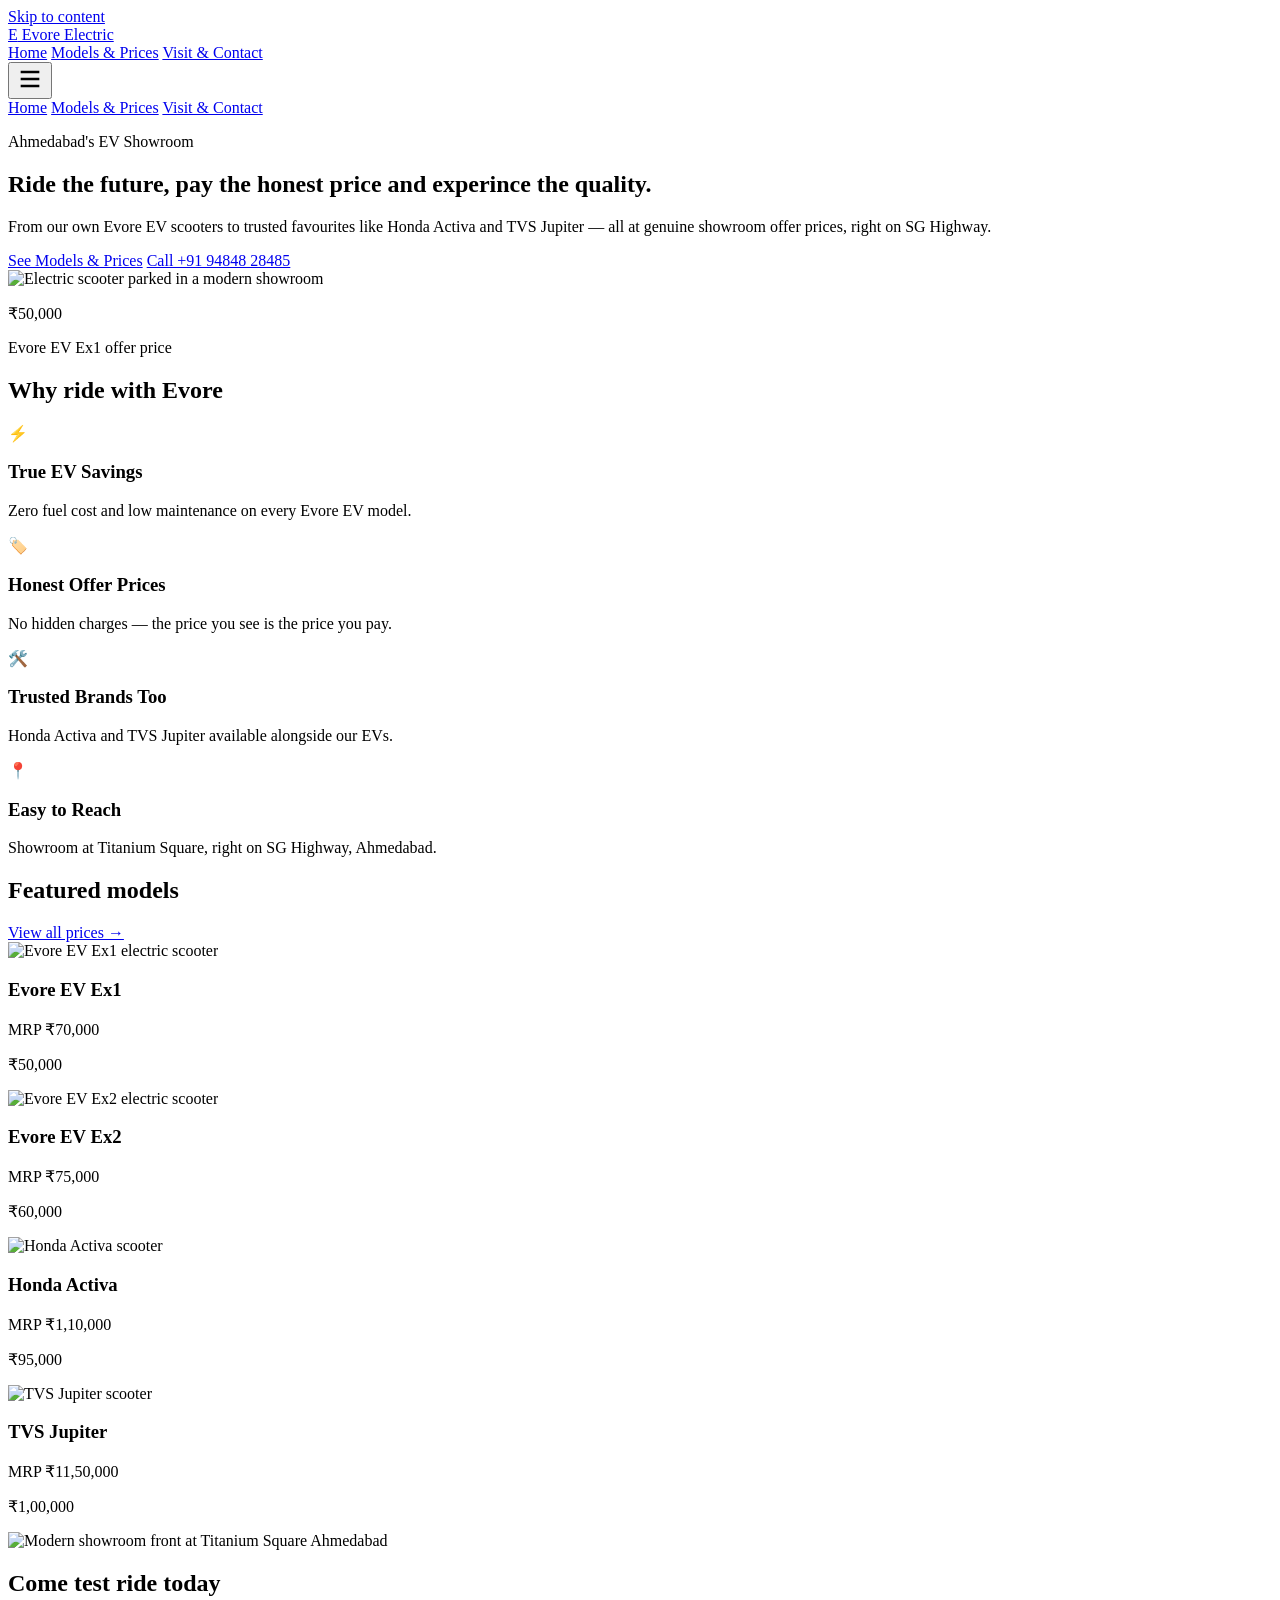
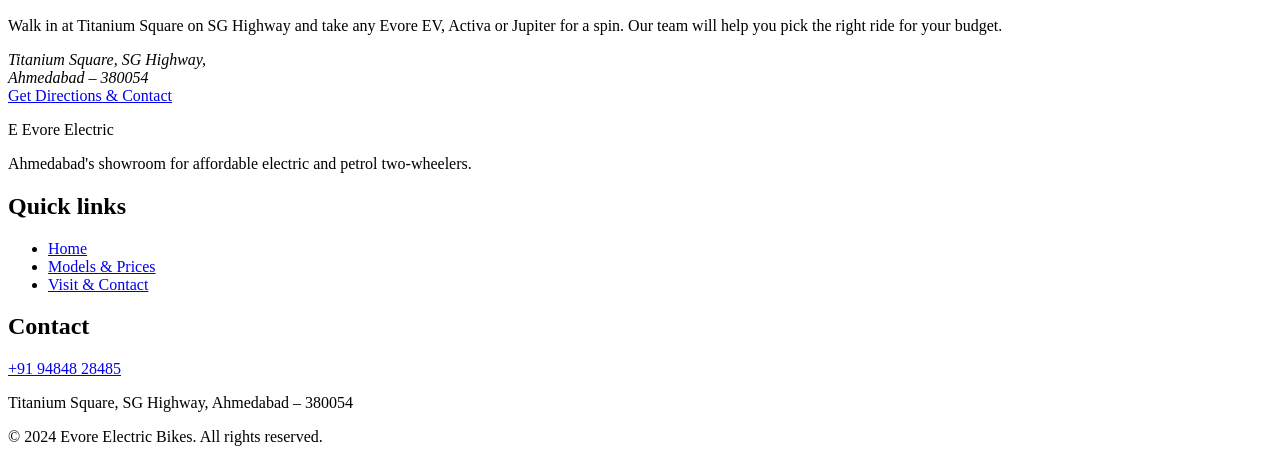
==== index.html @ ad949baf "Edited on the page (1 change)" ====
<!DOCTYPE html>
<html lang="en">
<head>
<meta charset="utf-8">
<meta name="viewport" content="width=device-width, initial-scale=1">
<title>Evore Electric Bikes — EV Showroom in Ahmedabad</title>
<meta name="description" content="Evore Electric Bikes, Ahmedabad's affordable EV & two-wheeler showroom on SG Highway. Evore EV, Honda Activa & TVS Jupiter at offer prices.">
<meta property="og:site_name" content="Evore Electric Bikes">
<meta property="og:title" content="Evore Electric Bikes — EV Showroom in Ahmedabad">
<meta property="og:description" content="Affordable EV & petrol two-wheelers in Ahmedabad. Evore EV Ex1, Ex2, Honda Activa and TVS Jupiter at special showroom prices.">
<meta property="og:type" content="website">
<meta property="og:image" content="https://images.unsplash.com/photo-1558980664-10e7170b5df9?w=1200">
<meta name="twitter:card" content="summary_large_image">
<meta name="twitter:title" content="Evore Electric Bikes — EV Showroom in Ahmedabad">
<meta name="twitter:description" content="Affordable EV & petrol two-wheelers in Ahmedabad. Evore EV Ex1, Ex2, Honda Activa and TVS Jupiter at special showroom prices.">
<meta name="twitter:image" content="https://images.unsplash.com/photo-1558980664-10e7170b5df9?w=1200">
<meta name="theme-color" content="#0f3d2e">
<link rel="icon" href="assets/favicon.svg" type="image/svg+xml">
<link rel="stylesheet" href="assets/site.css">
<script src="https://cdn.tailwindcss.com"></script>
<script>
tailwind.config = {
  theme: {
    extend: {
      colors: {
        evergreen: { 900:'#0f3d2e', 800:'#154d3a', 700:'#1c6049', 600:'#237a5c' },
        volt: { 500:'#b7f23c', 400:'#c9f765' },
        sand: { 50:'#fbf8f1', 100:'#f3ecd9' }
      },
      fontFamily: {
        display: ['"Space Grotesk"','sans-serif'],
        body: ['"Work Sans"','sans-serif']
      }
    }
  }
}
</script>
<link rel="preconnect" href="https://fonts.googleapis.com">
<link href="https://fonts.googleapis.com/css2?family=Space+Grotesk:wght@500;600;700&family=Work+Sans:wght@400;500;600&display=swap" rel="stylesheet">
<script src="assets/site.js" defer></script>
</head>
<body class="bg-sand-50 text-evergreen-900 font-body">

<a href="#main" class="skip-link">Skip to content</a>

<header class="sticky top-0 z-50 bg-evergreen-900 text-sand-50">
  <div class="max-w-7xl mx-auto flex items-center justify-between px-5 py-4">
    <a href="index.html" class="flex items-center gap-2 font-display text-xl font-700 tracking-tight">
      <span class="w-9 h-9 rounded-full bg-volt-500 flex items-center justify-center text-evergreen-900 font-bold">E</span>
      Evore Electric
    </a>
    <nav aria-label="Primary" class="hidden md:flex gap-8 font-medium">
      <a href="index.html" aria-current="page" class="nav-link nav-current">Home</a>
      <a href="models.html" class="nav-link">Models & Prices</a>
      <a href="contact.html" class="nav-link">Visit & Contact</a>
    </nav>
    <button id="menu-btn" class="md:hidden text-sand-50" aria-expanded="false" aria-controls="mobile-nav" aria-label="Toggle menu">
      <svg width="28" height="28" viewBox="0 0 24 24" fill="none" stroke="currentColor" stroke-width="2"><path d="M4 6h16M4 12h16M4 18h16"/></svg>
    </button>
  </div>
  <nav id="mobile-nav" aria-label="Mobile" class="md:hidden hidden flex-col gap-1 px-5 pb-4 bg-evergreen-900">
    <a href="index.html" aria-current="page" class="nav-link nav-current block py-2">Home</a>
    <a href="models.html" class="nav-link block py-2">Models & Prices</a>
    <a href="contact.html" class="nav-link block py-2">Visit & Contact</a>
  </nav>
</header>

<main id="main">

  <section class="relative overflow-hidden bg-evergreen-900 text-sand-50">
    <div class="max-w-7xl mx-auto px-5 py-16 md:py-24 grid md:grid-cols-2 gap-10 items-center">
      <div>
        <p class="uppercase tracking-widest text-volt-500 text-sm font-semibold mb-4">Ahmedabad's EV Showroom</p>
        <h1 class="font-display text-4xl md:text-5xl font-bold leading-tight mb-6">Ride the future, pay the honest price and experince the quality.</h1>
        <p class="text-lg text-sand-100/90 mb-8 max-w-md">From our own Evore EV scooters to trusted favourites like Honda Activa and TVS Jupiter — all at genuine showroom offer prices, right on SG Highway.</p>
        <div class="flex flex-wrap gap-4">
          <a href="models.html" class="btn-primary">See Models & Prices</a>
          <a href="tel:+919484828485" class="btn-outline">Call +91 94848 28485</a>
        </div>
      </div>
      <div class="relative">
        <img src="https://images.unsplash.com/photo-1558980664-10e7170b5df9?w=900&q=80" alt="Electric scooter parked in a modern showroom" class="rounded-2xl shadow-2xl w-full h-80 md:h-[26rem] object-cover">
        <div class="absolute -bottom-6 -left-6 bg-volt-500 text-evergreen-900 rounded-xl px-5 py-4 shadow-xl hidden sm:block">
          <p class="font-display font-bold text-2xl leading-none">₹50,000</p>
          <p class="text-sm font-medium">Evore EV Ex1 offer price</p>
        </div>
      </div>
    </div>
  </section>

  <section class="max-w-7xl mx-auto px-5 py-16" aria-labelledby="why-h">
    <h2 id="why-h" class="font-display text-3xl font-bold mb-10 text-center">Why ride with Evore</h2>
    <div class="grid sm:grid-cols-2 lg:grid-cols-4 gap-6">
      <div class="feature-card">
        <p class="text-3xl mb-3">⚡</p>
        <h3 class="font-display font-semibold text-lg mb-2">True EV Savings</h3>
        <p class="text-sm text-evergreen-800/80">Zero fuel cost and low maintenance on every Evore EV model.</p>
      </div>
      <div class="feature-card">
        <p class="text-3xl mb-3">🏷️</p>
        <h3 class="font-display font-semibold text-lg mb-2">Honest Offer Prices</h3>
        <p class="text-sm text-evergreen-800/80">No hidden charges — the price you see is the price you pay.</p>
      </div>
      <div class="feature-card">
        <p class="text-3xl mb-3">🛠️</p>
        <h3 class="font-display font-semibold text-lg mb-2">Trusted Brands Too</h3>
        <p class="text-sm text-evergreen-800/80">Honda Activa and TVS Jupiter available alongside our EVs.</p>
      </div>
      <div class="feature-card">
        <p class="text-3xl mb-3">📍</p>
        <h3 class="font-display font-semibold text-lg mb-2">Easy to Reach</h3>
        <p class="text-sm text-evergreen-800/80">Showroom at Titanium Square, right on SG Highway, Ahmedabad.</p>
      </div>
    </div>
  </section>

  <section class="bg-evergreen-800 text-sand-50 py-16" aria-labelledby="feat-h">
    <div class="max-w-7xl mx-auto px-5">
      <div class="flex items-end justify-between flex-wrap gap-4 mb-10">
        <h2 id="feat-h" class="font-display text-3xl font-bold">Featured models</h2>
        <a href="models.html" class="link-volt">View all prices →</a>
      </div>
      <div class="grid sm:grid-cols-2 lg:grid-cols-4 gap-6">

        <article class="model-card">
          <img src="https://images.unsplash.com/photo-1623869675184-f23d3ba36bcc?w=600&q=80" alt="Evore EV Ex1 electric scooter" class="model-img">
          <div class="p-5">
            <h3 class="font-display font-semibold text-lg mb-1">Evore EV Ex1</h3>
            <p class="line-through text-sand-200/60 text-sm">MRP ₹70,000</p>
            <p class="text-volt-500 font-bold text-xl">₹50,000</p>
          </div>
        </article>

        <article class="model-card">
          <img src="https://images.unsplash.com/photo-1619317452070-d0f76d1b5f91?w=600&q=80" alt="Evore EV Ex2 electric scooter" class="model-img">
          <div class="p-5">
            <h3 class="font-display font-semibold text-lg mb-1">Evore EV Ex2</h3>
            <p class="line-through text-sand-200/60 text-sm">MRP ₹75,000</p>
            <p class="text-volt-500 font-bold text-xl">₹60,000</p>
          </div>
        </article>

        <article class="model-card">
          <img src="https://images.unsplash.com/photo-1609630875171-b1321377ee65?w=600&q=80" alt="Honda Activa scooter" class="model-img">
          <div class="p-5">
            <h3 class="font-display font-semibold text-lg mb-1">Honda Activa</h3>
            <p class="line-through text-sand-200/60 text-sm">MRP ₹1,10,000</p>
            <p class="text-volt-500 font-bold text-xl">₹95,000</p>
          </div>
        </article>

        <article class="model-card">
          <img src="https://images.unsplash.com/photo-1558981403-c5f9899a28bc?w=600&q=80" alt="TVS Jupiter scooter" class="model-img">
          <div class="p-5">
            <h3 class="font-display font-semibold text-lg mb-1">TVS Jupiter</h3>
            <p class="line-through text-sand-200/60 text-sm">MRP ₹11,50,000</p>
            <p class="text-volt-500 font-bold text-xl">₹1,00,000</p>
          </div>
        </article>

      </div>
    </div>
  </section>

  <section class="max-w-7xl mx-auto px-5 py-16 grid md:grid-cols-2 gap-10 items-center" aria-labelledby="visit-h">
    <img src="https://images.unsplash.com/photo-1572360983159-4f1b2d8a5e4e?w=800&q=80" alt="Modern showroom front at Titanium Square Ahmedabad" class="rounded-2xl shadow-lg w-full h-80 object-cover">
    <div>
      <h2 id="visit-h" class="font-display text-3xl font-bold mb-4">Come test ride today</h2>
      <p class="text-evergreen-800/80 mb-6 max-w-md">Walk in at Titanium Square on SG Highway and take any Evore EV, Activa or Jupiter for a spin. Our team will help you pick the right ride for your budget.</p>
      <address class="not-italic text-evergreen-800/90 mb-6 leading-relaxed">
        Titanium Square, SG Highway,<br>Ahmedabad – 380054
      </address>
      <a href="contact.html" class="btn-primary">Get Directions & Contact</a>
    </div>
  </section>

</main>

<footer class="bg-evergreen-900 text-sand-100">
  <div class="max-w-7xl mx-auto px-5 py-12 grid sm:grid-cols-3 gap-8">
    <div>
      <p class="flex items-center gap-2 font-display text-lg font-700 mb-3">
        <span class="w-8 h-8 rounded-full bg-volt-500 flex items-center justify-center text-evergreen-900 font-bold">E</span>
        Evore Electric
      </p>
      <p class="text-sm text-sand-100/70">Ahmedabad's showroom for affordable electric and petrol two-wheelers.</p>
    </div>
    <div>
      <h2 class="font-display font-semibold mb-3">Quick links</h2>
      <ul class="space-y-2 text-sm">
        <li><a href="index.html" class="link-volt">Home</a></li>
        <li><a href="models.html" class="link-volt">Models & Prices</a></li>
        <li><a href="contact.html" class="link-volt">Visit & Contact</a></li>
      </ul>
    </div>
    <div>
      <h2 class="font-display font-semibold mb-3">Contact</h2>
      <p class="text-sm mb-2"><a href="tel:+919484828485" class="link-volt">+91 94848 28485</a></p>
      <p class="text-sm text-sand-100/70">Titanium Square, SG Highway, Ahmedabad – 380054</p>
    </div>
  </div>
  <p class="text-center text-xs text-sand-100/50 pb-6">© 2024 Evore Electric Bikes. All rights reserved.</p>
</footer>

</body>
</html>
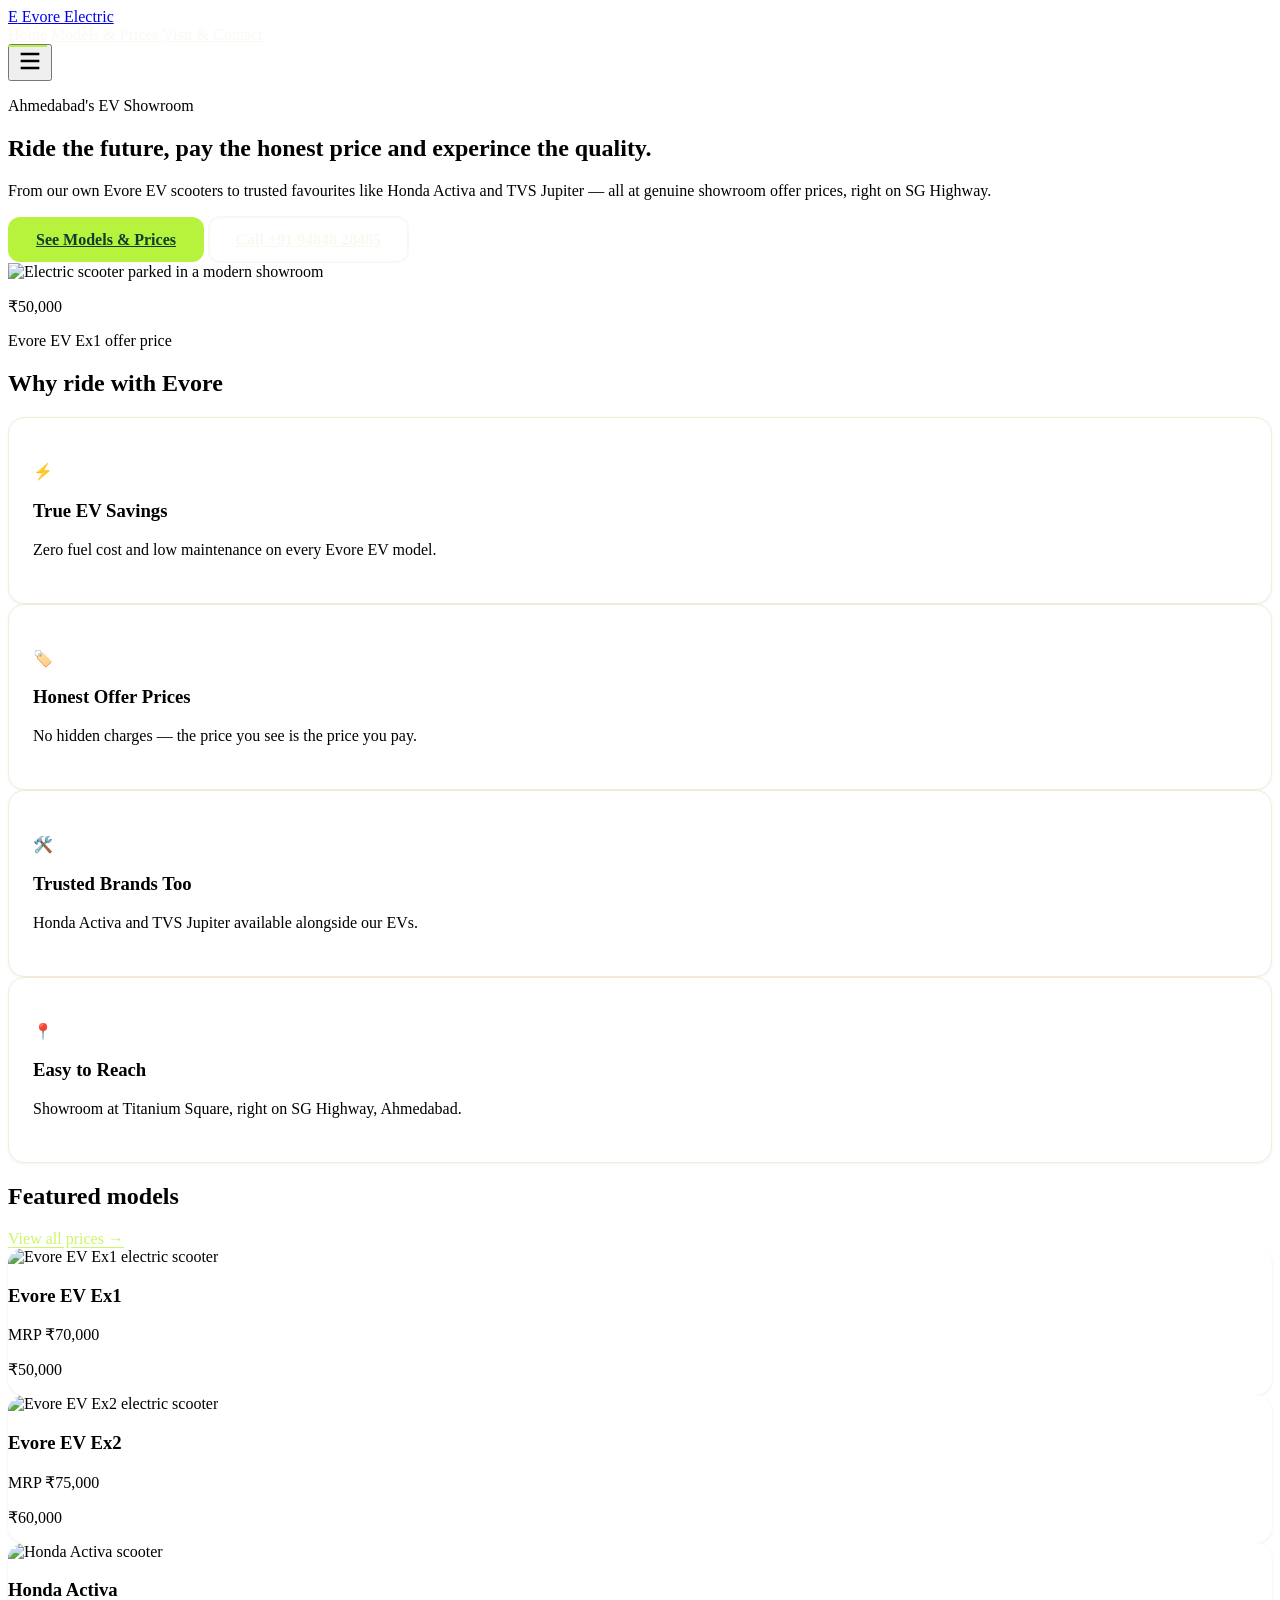
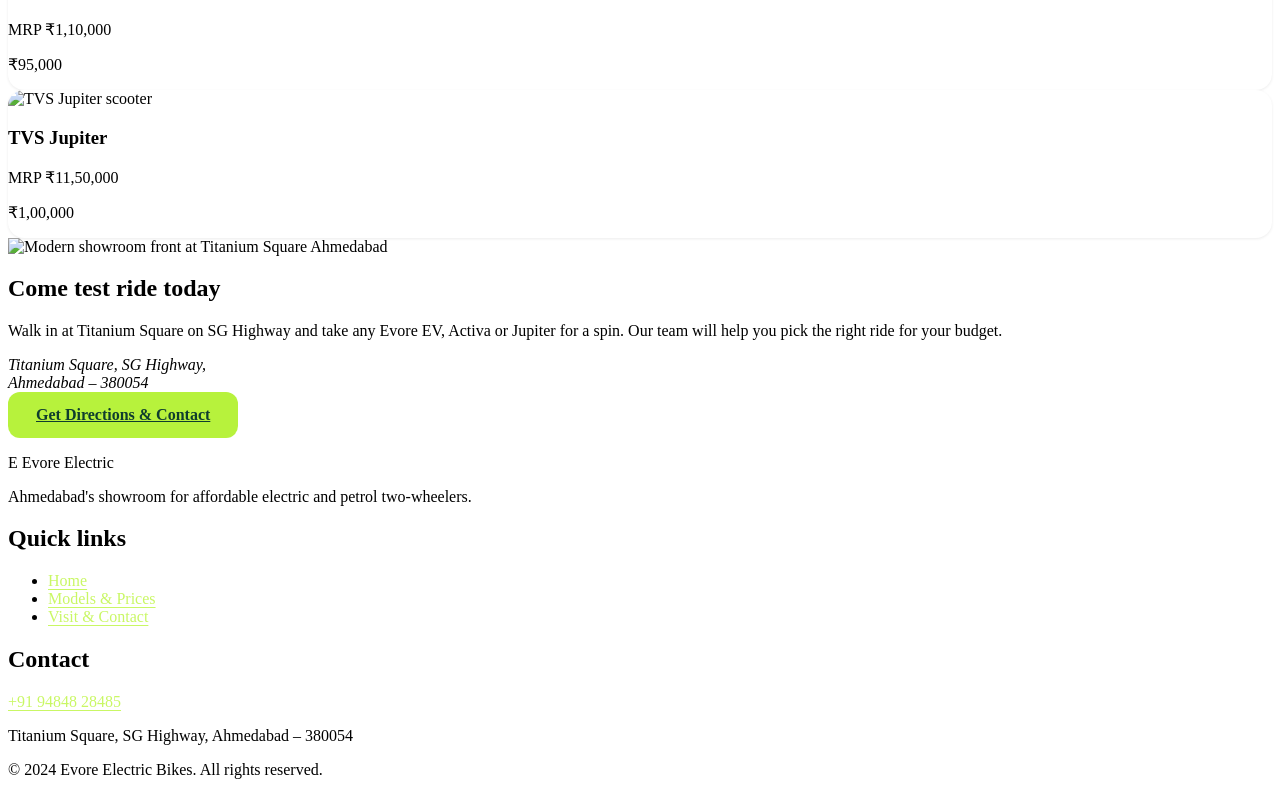
==== commit 9a1163fa: "Edited on the page (1 change)" ====
--- a/index.html
+++ b/index.html
@@ -132,7 +132,7 @@
         </article>
 
         <article class="model-card">
-          <img src="https://images.unsplash.com/photo-1619317452070-d0f76d1b5f91?w=600&q=80" alt="Evore EV Ex2 electric scooter" class="model-img">
+          <img src="assets/images/ae-icon.png" alt="Evore EV Ex2 electric scooter" class="model-img">
           <div class="p-5">
             <h3 class="font-display font-semibold text-lg mb-1">Evore EV Ex2</h3>
             <p class="line-through text-sand-200/60 text-sm">MRP ₹75,000</p>
--- a/assets/site.css
+++ b/assets/site.css
@@ -0,0 +1,193 @@
+:root {
+  color-scheme: light;
+}
+
+html {
+  scroll-behavior: smooth;
+}
+
+.skip-link {
+  position: absolute;
+  left: -9999px;
+  top: 0;
+  background: #b7f23c;
+  color: #0f3d2e;
+  padding: 0.75rem 1rem;
+  z-index: 100;
+  font-weight: 600;
+  border-radius: 0 0 0.5rem 0;
+}
+.skip-link:focus {
+  left: 0;
+}
+
+a, button {
+  transition: color 0.2s ease, background-color 0.2s ease, border-color 0.2s ease, transform 0.15s ease;
+}
+
+.nav-link {
+  color: #fbf8f1;
+  opacity: 0.85;
+  position: relative;
+  padding-bottom: 2px;
+}
+.nav-link:hover {
+  opacity: 1;
+}
+.nav-current {
+  opacity: 1;
+  border-bottom: 2px solid #b7f23c;
+}
+
+.link-volt {
+  color: #c9f765;
+  text-decoration: underline;
+  text-underline-offset: 3px;
+}
+.link-volt:hover {
+  color: #b7f23c;
+}
+
+.link-evergreen {
+  color: #154d3a;
+  text-decoration: underline;
+  text-underline-offset: 3px;
+}
+.link-evergreen:hover {
+  color: #237a5c;
+}
+
+.btn-primary {
+  display: inline-block;
+  background: #b7f23c;
+  color: #0f3d2e;
+  font-weight: 700;
+  padding: 0.85rem 1.75rem;
+  border-radius: 0.75rem;
+  text-align: center;
+}
+.btn-primary:hover {
+  background: #c9f765;
+  transform: translateY(-2px);
+}
+
+.btn-outline {
+  display: inline-block;
+  border: 2px solid #fbf8f1;
+  color: #fbf8f1;
+  font-weight: 600;
+  padding: 0.8rem 1.6rem;
+  border-radius: 0.75rem;
+  text-align: center;
+}
+.btn-outline:hover {
+  background: #fbf8f1;
+  color: #0f3d2e;
+}
+
+.btn-small {
+  display: inline-block;
+  background: #0f3d2e;
+  color: #fbf8f1;
+  font-weight: 600;
+  padding: 0.5rem 1.1rem;
+  border-radius: 0.6rem;
+  font-size: 0.875rem;
+}
+.btn-small:hover {
+  background: #237a5c;
+}
+
+.feature-card {
+  background: #ffffff;
+  border: 1px solid #f3ecd9;
+  border-radius: 1rem;
+  padding: 1.75rem 1.5rem;
+  box-shadow: 0 1px 3px rgba(15, 61, 46, 0.06);
+  transition: transform 0.2s ease, box-shadow 0.2s ease;
+}
+.feature-card:hover {
+  transform: translateY(-4px);
+  box-shadow: 0 10px 25px rgba(15, 61, 46, 0.12);
+}
+
+.model-card {
+  background: #ffffff;
+  border-radius: 1rem;
+  overflow: hidden;
+  box-shadow: 0 1px 3px rgba(0,0,0,0.08);
+  transition: transform 0.2s ease, box-shadow 0.2s ease;
+}
+.model-card:hover {
+  transform: translateY(-4px);
+  box-shadow: 0 12px 28px rgba(0,0,0,0.18);
+}
+.model-img {
+  width: 100%;
+  height: 11rem;
+  object-fit: cover;
+}
+
+.filter-btn {
+  background: #f3ecd9;
+  color: #0f3d2e;
+  font-weight: 600;
+  padding: 0.55rem 1.3rem;
+  border-radius: 999px;
+  border: 2px solid transparent;
+}
+.filter-btn:hover {
+  border-color: #237a5c;
+}
+.filter-btn.is-active {
+  background: #0f3d2e;
+  color: #b7f23c;
+}
+
+.form-label {
+  display: block;
+  font-weight: 600;
+  margin-bottom: 0.35rem;
+  color: #154d3a;
+}
+
+.form-input {
+  width: 100%;
+  border: 2px solid #f3ecd9;
+  border-radius: 0.6rem;
+  padding: 0.65rem 0.9rem;
+  background: #ffffff;
+  color: #0f3d2e;
+}
+.form-input:focus {
+  outline: none;
+  border-color: #237a5c;
+  box-shadow: 0 0 0 3px rgba(35,122,92,0.2);
+}
+
+.form-error {
+  color: #b8513b;
+  font-weight: 600;
+}
+
+.form-success {
+  background: #e7f6dd;
+  color: #154d3a;
+  border: 1px solid #b7f23c;
+  border-radius: 0.6rem;
+  padding: 0.75rem 1rem;
+  font-weight: 600;
+}
+
+a:focus-visible, button:focus-visible, input:focus-visible, textarea:focus-visible, select:focus-visible {
+  outline: 3px solid #b7f23c;
+  outline-offset: 2px;
+}
+
+@media (min-width: 768px) {
+  #mobile-nav { display: none !important; }
+}
+
+#mobile-nav.show {
+  display: flex !important;
+}
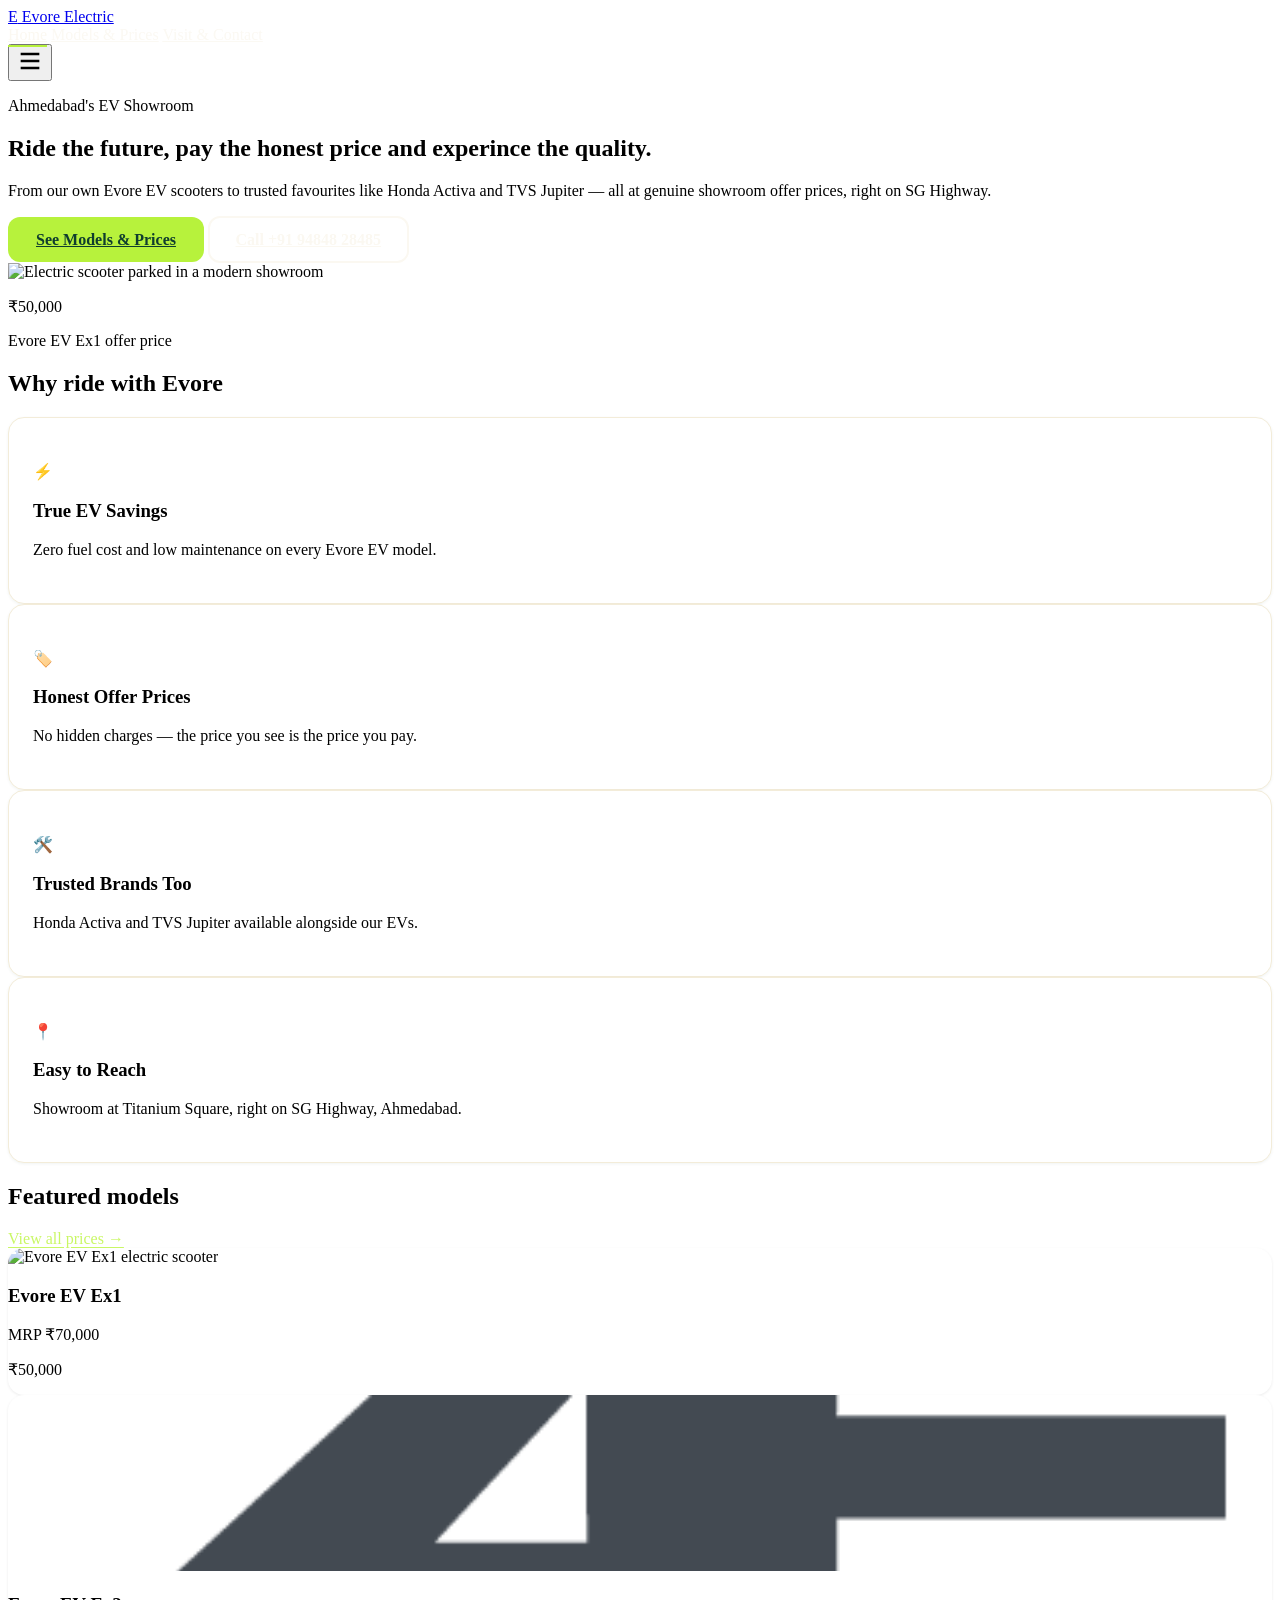
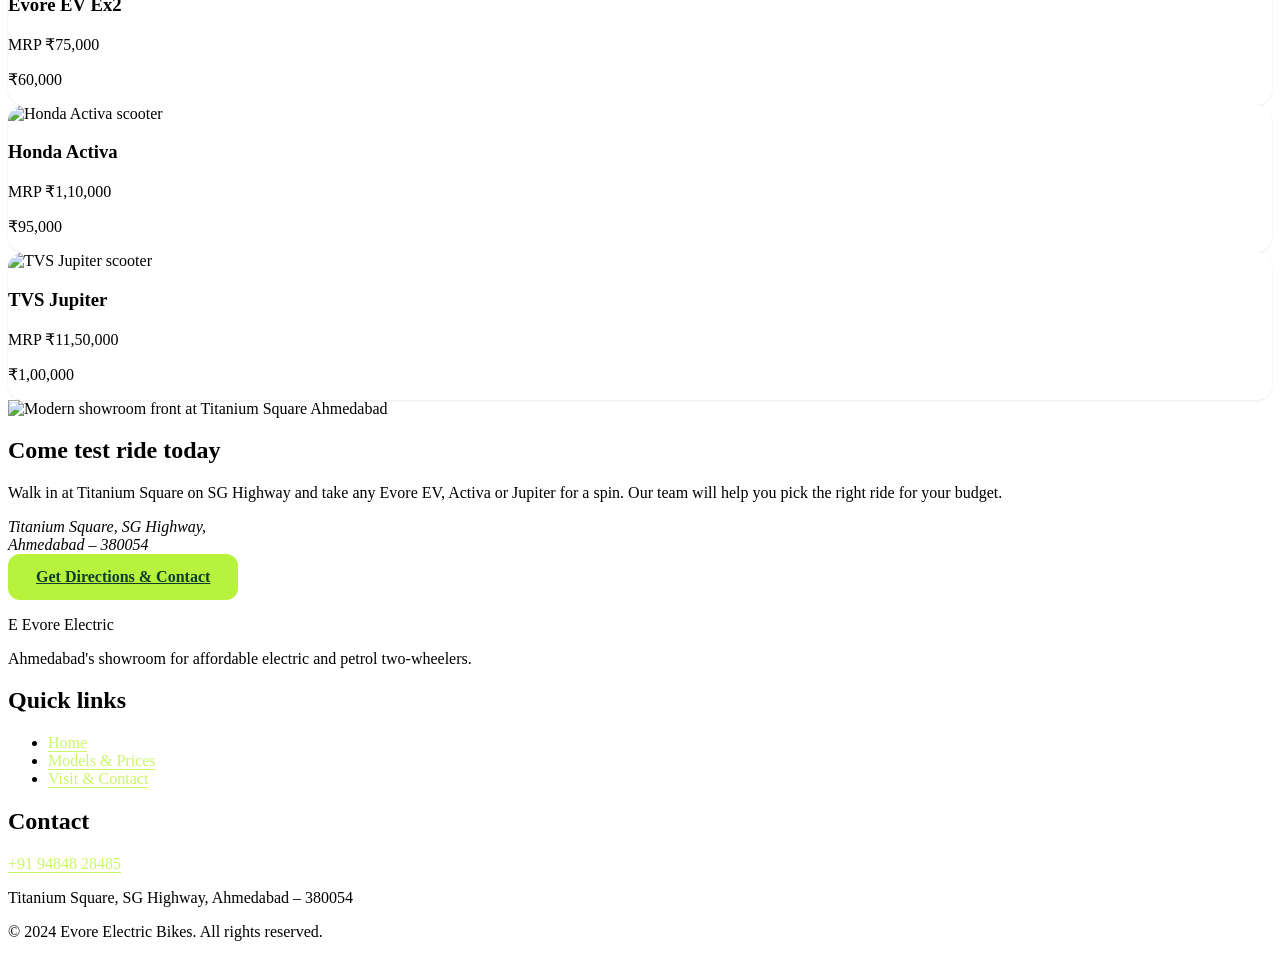
==== commit bd566b93: "change background color to orange" ====
--- a/index.html
+++ b/index.html
@@ -67,10 +67,10 @@
 
 <main id="main">
 
-  <section class="relative overflow-hidden bg-evergreen-900 text-sand-50">
+  <section class="relative overflow-hidden bg-orange-600 text-sand-50">
     <div class="max-w-7xl mx-auto px-5 py-16 md:py-24 grid md:grid-cols-2 gap-10 items-center">
       <div>
-        <p class="uppercase tracking-widest text-volt-500 text-sm font-semibold mb-4">Ahmedabad's EV Showroom</p>
+        <p class="uppercase tracking-widest text-evergreen-900 text-sm font-semibold mb-4">Ahmedabad's EV Showroom</p>
         <h1 class="font-display text-4xl md:text-5xl font-bold leading-tight mb-6">Ride the future, pay the honest price and experince the quality.</h1>
         <p class="text-lg text-sand-100/90 mb-8 max-w-md">From our own Evore EV scooters to trusted favourites like Honda Activa and TVS Jupiter — all at genuine showroom offer prices, right on SG Highway.</p>
         <div class="flex flex-wrap gap-4">
@@ -80,7 +80,7 @@
       </div>
       <div class="relative">
         <img src="https://images.unsplash.com/photo-1558980664-10e7170b5df9?w=900&q=80" alt="Electric scooter parked in a modern showroom" class="rounded-2xl shadow-2xl w-full h-80 md:h-[26rem] object-cover">
-        <div class="absolute -bottom-6 -left-6 bg-volt-500 text-evergreen-900 rounded-xl px-5 py-4 shadow-xl hidden sm:block">
+        <div class="absolute -bottom-6 -left-6 bg-evergreen-900 text-volt-500 rounded-xl px-5 py-4 shadow-xl hidden sm:block">
           <p class="font-display font-bold text-2xl leading-none">₹50,000</p>
           <p class="text-sm font-medium">Evore EV Ex1 offer price</p>
         </div>
